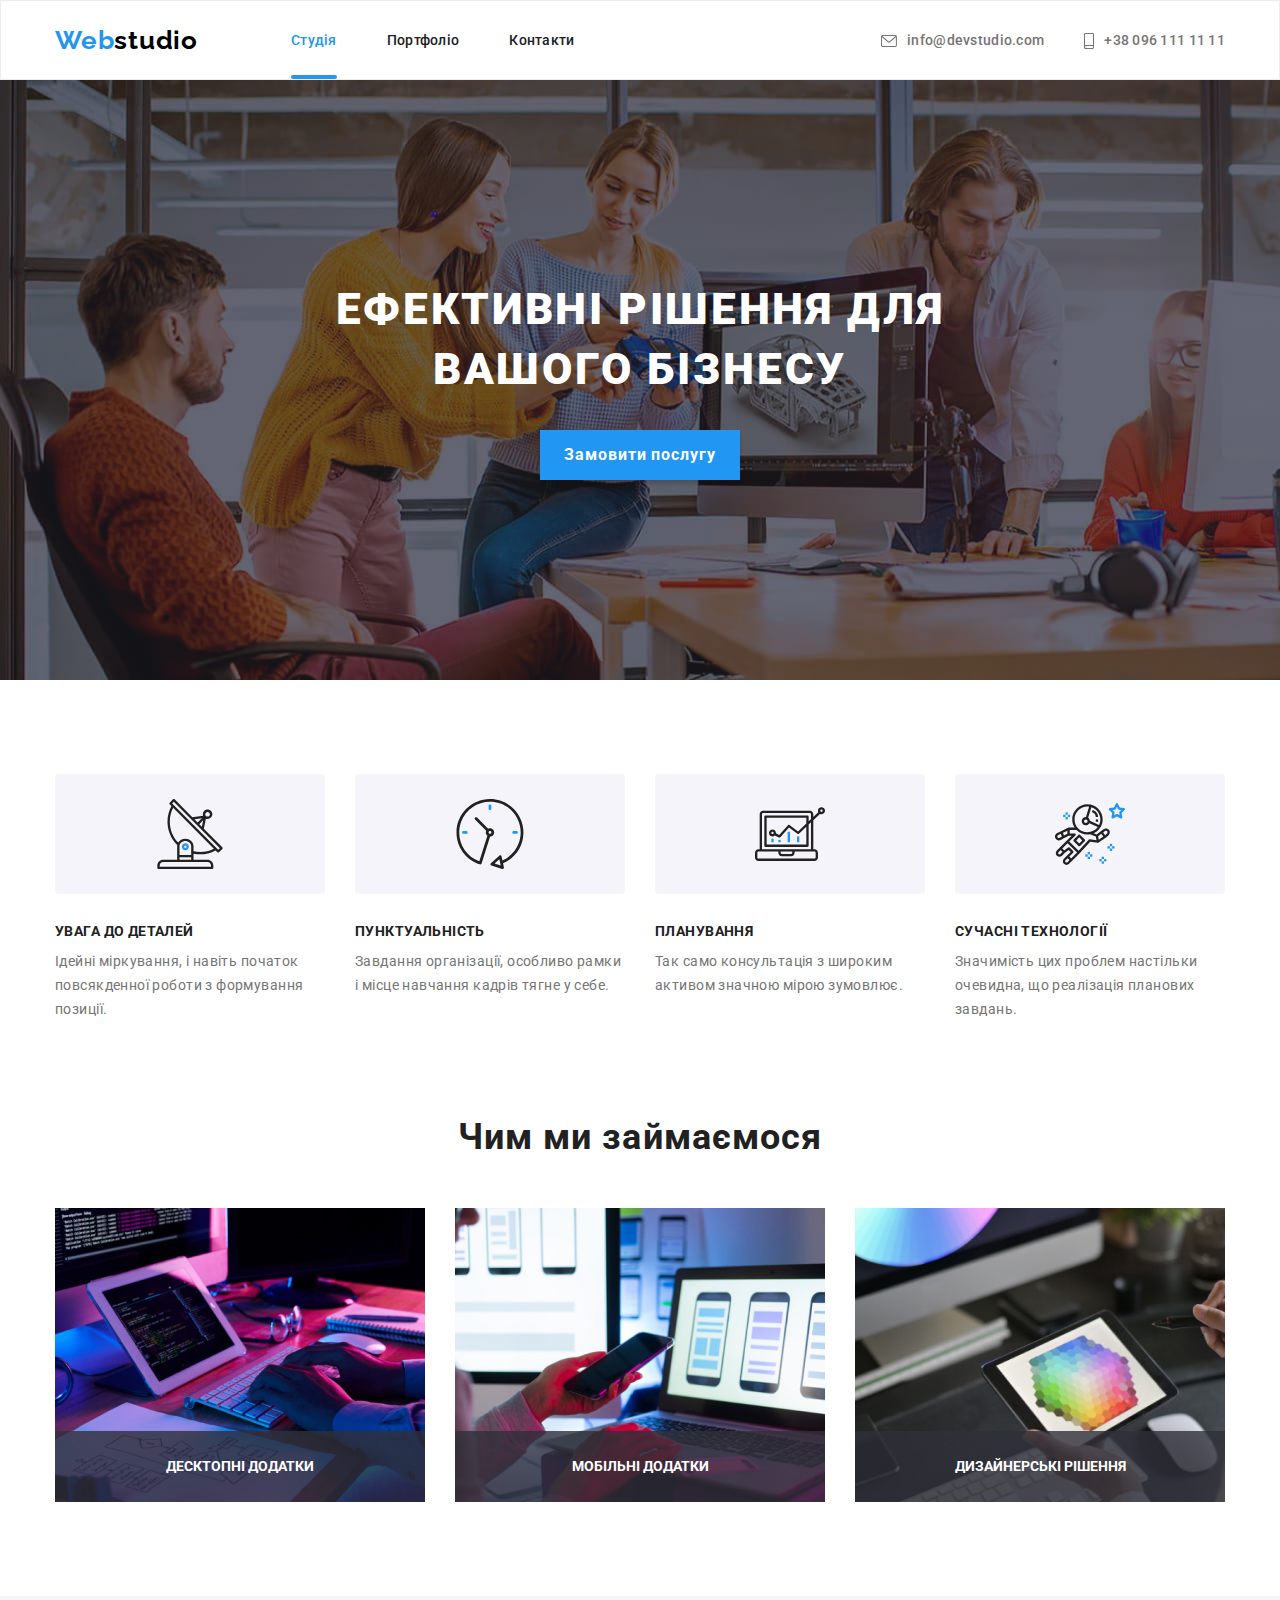
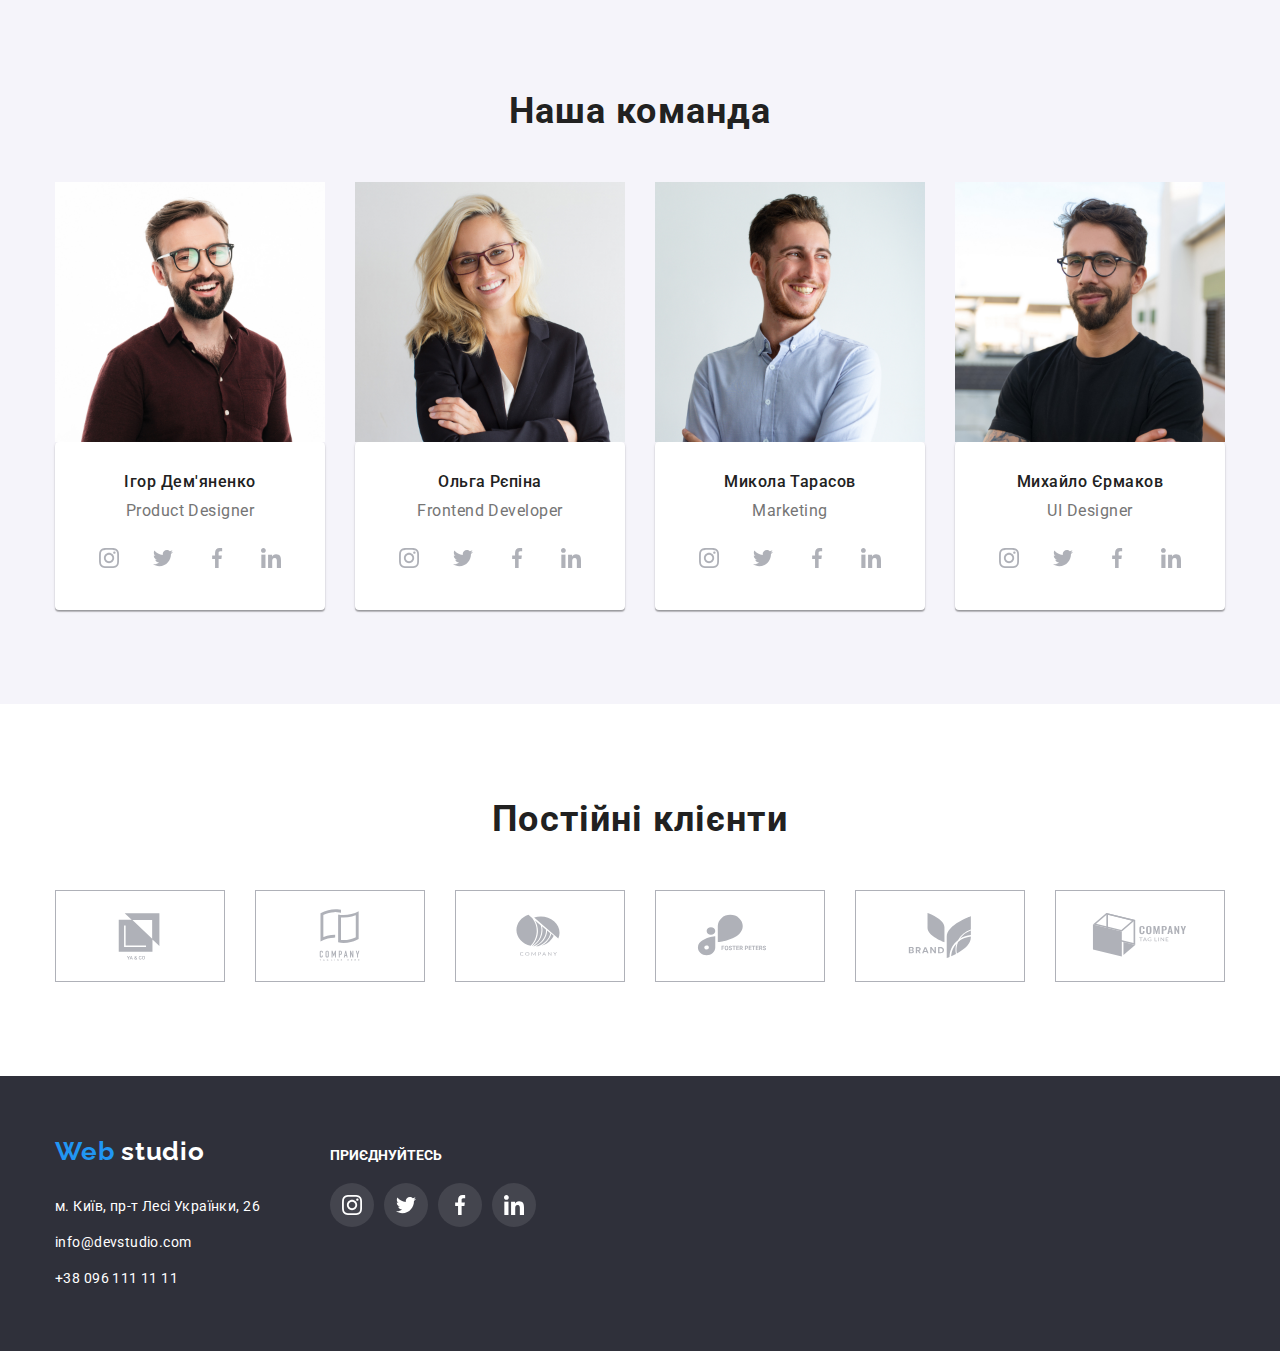
==== index.html @ a335b709 "Initial commit" ====
<!DOCTYPE html>
<html lang="uk">
  <head>
    <meta charset="UTF-8" />
    <meta http-equiv="X-UA-Compatible" content="IE=edge" />
    <meta name="viewport" content="width=device-width, initial-scale=1.0" />
    <title>Homework5</title>
    <!--Fonts-->
    <link rel="preconnect" href="https://fonts.googleapis.com" />
    <link rel="preconnect" href="https://fonts.gstatic.com" crossorigin />
    <link
      href="https://fonts.googleapis.com/css2?family=Raleway:wght@700&family=Roboto:wght@400;500;700;900&display=swap"
      rel="stylesheet"
    />
    <!--normalize-->
    <link
      rel="stylesheet"
      href="https://cdnjs.cloudflare.com/ajax/libs/modern-normalize/1.1.0/modern-normalize.min.css"
    />
    <!--styles-->
    <link rel="stylesheet" href="./css/style.css" />
  </head>
  <body>
    <!--Шапка-->
    <header class="header">
      <div class="container">
        <div class="header-container header-logo">
          <a class="logo" lang="en" href="./index.html">
            <span class="accent">Web</span>studio</a
          >
          <!-- Навігація-->
          <nav class="navigation">
            <ul class="navigation-item">
              <li class="navigation-list">
                <a class="nav-content current" href="./index.html">Студія </a>
              </li>
              <li>
                <a class="nav-content" href="./portfolio.html">Портфоліо</a>
              </li>
              <li>
                <a class="nav-content" href="#">Контакти</a>
              </li>
            </ul>
          </nav>

          <ul class="contact-card">
            <li>
              <a
                href="mailto:info@devstudio.com"
                class="contact-card contact-link"
              >
                <svg class="contact-icon" width="16" height="12">
                  <use href="./images/icons.svg#icon-envelope"></use>
                </svg>
                info@devstudio.com</a
              >
            </li>
            <li>
              <a href="tel:+380961111111" class="contact-card contact-link">
                <svg class="contact-icon" width="10" height="16">
                  <use href="./images/icons.svg#icon-smartphone"></use>
                </svg>
                +38 096 111 11 11</a
              >
            </li>
          </ul>
        </div>
      </div>
    </header>

    <!-- Main-->
    <main>
      <section class="hero">
        <div class="container">
          <h1 class="hero-title">Ефективні рішення для вашого бізнесу</h1>
          <button class="hero-btn" data-modal-open>Замовити послугу</button>
        </div>
      </section>
      <section class="section advantage">
        <div class="container">
          <h2 hidden>переваги</h2>
          <ul class="advantage-list">
            <li class="advantage-item">
              <div class="advantage-box-icon">
                <svg class="advantage-icon" width="70" height="70">
                  <use href="./images/icons.svg#icon-antenna"></use>
                </svg>
              </div>
              <h3 class="advantage-title">увага до деталей</h3>
              <p class="advantage-text">
                Ідейні міркування, і навіть початок повсякденної роботи з
                формування позиції.
              </p>
            </li>
            <li class="advantage-item">
              <div class="advantage-box-icon">
                <svg class="advantage-icon" width="70" height="70">
                  <use href="./images/icons.svg#icon-clock"></use>
                </svg>
              </div>
              <h3 class="advantage-title">пунктуальність</h3>
              <p class="advantage-text">
                Завдання організації, особливо рамки і місце навчання кадрів
                тягне у себе.
              </p>
            </li>
            <li class="advantage-item">
              <div class="advantage-box-icon">
                <svg class="advantage-icon" width="70" height="70">
                  <use href="./images/icons.svg#icon-diagram"></use>
                </svg>
              </div>
              <h3 class="advantage-title">планування</h3>
              <p class="advantage-text">
                Так само консультація з широким активом значною мірою зумовлює.
              </p>
            </li>
            <li class="advantage-item">
              <div class="advantage-box-icon">
                <svg class="advantage-icon" width="70" height="70">
                  <use href="./images/icons.svg#icon-astronaut"></use>
                </svg>
              </div>
              <h3 class="advantage-title">сучасні технології</h3>
              <p class="advantage-text">
                Значимість цих проблем настільки очевидна, що реалізація
                планових завдань.
              </p>
            </li>
          </ul>
        </div>
      </section>

      <section class="section">
        <div class="container">
          <h2 class="direction-title">Чим ми займаємося</h2>
          <ul class="direction-card">
            <li class="direction-list">
              <div class="direction-list-thumb">
                <img
                  src="./images/img.jpg"
                  alt=" men hands on laptop"
                  width="370"
                  height="294"
                />
                <p class="direction-list-text">Десктопні додатки</p>
              </div>
            </li>

            <li class="direction-list">
              <div class="direction-list-thumb">
                <img
                  src="./images/img2.jpg"
                  alt="women with phone"
                  width="370"
                  height="294"
                />
                <p class="direction-list-text">Мобільні додатки</p>
              </div>
            </li>

            <li class="direction-list">
              <div class="direction-list-thumb">
                <img
                  src="./images/img3.jpg"
                  alt="mosaic picture on tablet"
                  width="370"
                  height="294"
                />
                <p class="direction-list-text">Дизайнерські рішення</p>
              </div>
            </li>
          </ul>
        </div>
      </section>

      <section class="section team">
        <div class="container">
          <h2 class="team-title">Наша команда</h2>
          <div class="team">
            <ul class="team-card">
              <li class="item-team-card">
                <img
                  class="teamate"
                  src="./images/photo1.jpg"
                  alt="man with a beard"
                  width="270"
                  height="260"
                />
                <div class="team-members">
                  <h3 class="team-workers">Ігор Дем'яненко</h3>
                  <p class="team-professions" lang="en">Product Designer</p>
                  <!--посилання соцмережі-->
                  <ul class="social-list">
                    <li class="social-item">
                      <a class="employees-link" href="#">
                        <svg class="social-icon" width="20" height="20">
                          <use href="./images/icons.svg#icon-instagram"></use>
                        </svg>
                      </a>
                    </li>
                    <li class="social-item">
                      <a class="employees-link" href="#">
                        <svg class="social-icon" width="20" height="20">
                          <use href="./images/icons.svg#icon-twitter"></use>
                        </svg>
                      </a>
                    </li>
                    <li class="social-item">
                      <a class="employees-link" href="#">
                        <svg class="social-icon" width="20" height="20">
                          <use href="./images/icons.svg#icon-facebook"></use>
                        </svg>
                      </a>
                    </li>
                    <li class="social-item">
                      <a class="employees-link" href="#">
                        <svg class="social-icon" width="20" height="20">
                          <use href="./images/icons.svg#icon-linkedin"></use>
                        </svg>
                      </a>
                    </li>
                  </ul>
                </div>
              </li>
              <li>
                <img
                  class="teamate"
                  src="./images/photo2.jpg"
                  alt="women in a jacket"
                  width="270"
                  height="260"
                />
                <div class="team-members">
                  <h3 class="team-workers">Ольга Рєпіна</h3>
                  <p class="team-professions" lang="en">Frontend Developer</p>
                  <ul class="social-list">
                    <li class="social-item">
                      <a class="employees-link" href="#">
                        <svg class="social-icon" width="20" height="20">
                          <use href="./images/icons.svg#icon-instagram"></use>
                        </svg>
                      </a>
                    </li>
                    <li class="social-item">
                      <a class="employees-link" href="#">
                        <svg class="social-icon" width="20" height="20">
                          <use href="./images/icons.svg#icon-twitter"></use>
                        </svg>
                      </a>
                    </li>
                    <li class="social-item">
                      <a class="employees-link" href="#">
                        <svg class="social-icon" width="20" height="20">
                          <use href="./images/icons.svg#icon-facebook"></use>
                        </svg>
                      </a>
                    </li>
                    <li class="social-item">
                      <a class="employees-link" href="#">
                        <svg class="social-icon" width="20" height="20">
                          <use href="./images/icons.svg#icon-linkedin"></use>
                        </svg>
                      </a>
                    </li>
                  </ul>
                </div>
              </li>

              <li>
                <img
                  class="teamate"
                  src="./images/photo3.jpg"
                  alt="man in a shirt"
                  width="270"
                  height="260"
                />
                <div class="team-members">
                  <h3 class="team-workers">Микола Тарасов</h3>
                  <p class="team-professions" lang="en">Marketing</p>
                  <ul class="social-list">
                    <li class="social-item">
                      <a class="employees-link" href="#">
                        <svg class="social-icon" width="20" height="20">
                          <use href="./images/icons.svg#icon-instagram"></use>
                        </svg>
                      </a>
                    </li>
                    <li class="social-item">
                      <a class="employees-link" href="#">
                        <svg class="social-icon" width="20" height="20">
                          <use href="./images/icons.svg#icon-twitter"></use>
                        </svg>
                      </a>
                    </li>
                    <li class="social-item">
                      <a class="employees-link" href="#">
                        <svg class="social-icon" width="20" height="20">
                          <use href="./images/icons.svg#icon-facebook"></use>
                        </svg>
                      </a>
                    </li>
                    <li class="social-item">
                      <a class="employees-link" href="#">
                        <svg class="social-icon" width="20" height="20">
                          <use href="./images/icons.svg#icon-linkedin"></use>
                        </svg>
                      </a>
                    </li>
                  </ul>
                </div>
              </li>

              <li>
                <img
                  class="teamate"
                  src="./images/photo4.jpg"
                  alt="man in a t-shirt"
                  width="270"
                  height="260"
                />
                <div class="team-members">
                  <h3 class="team-workers">Михайло Єрмаков</h3>
                  <p class="team-professions" lang="en">UI Designer</p>
                  <ul class="social-list">
                    <li class="social-item">
                      <a class="employees-link" href="#">
                        <svg class="social-icon" width="20" height="20">
                          <use href="./images/icons.svg#icon-instagram"></use>
                        </svg>
                      </a>
                    </li>
                    <li class="social-item">
                      <a class="employees-link" href="#">
                        <svg class="social-icon" width="20" height="20">
                          <use href="./images/icons.svg#icon-twitter"></use>
                        </svg>
                      </a>
                    </li>
                    <li class="social-item">
                      <a class="employees-link" href="#">
                        <svg class="social-icon" width="20" height="20">
                          <use href="./images/icons.svg#icon-facebook"></use>
                        </svg>
                      </a>
                    </li>
                    <li class="social-item">
                      <a class="employees-link" href="#">
                        <svg class="social-icon" width="20" height="20">
                          <use href="./images/icons.svg#icon-linkedin"></use>
                        </svg>
                      </a>
                    </li>
                  </ul>
                </div>
              </li>
            </ul>
          </div>
        </div>
      </section>
      <section class="section client">
        <div class="container">
          <h2 class="client-title">Постійні клієнти</h2>
          <ul class="client-list">
            <li class="client-item">
              <a class="client-link" href="#">
                <svg class="client-icon" width="106" height="60">
                  <use href="./images/icons.svg#icon-Logo-2"></use>
                </svg>
              </a>
            </li>
            <li class="client-item">
              <a class="client-link" href="#">
                <svg class="client-icon" width="106" height="60">
                  <use href="./images/icons.svg#icon-Logo-3"></use>
                </svg>
              </a>
            </li>
            <li class="client-item">
              <a class="client-link" href="#">
                <svg class="client-icon" width="106" height="60">
                  <use href="./images/icons.svg#icon-Logo-4"></use>
                </svg>
              </a>
            </li>
            <li class="client-item">
              <a class="client-link" href="#">
                <svg class="client-icon" width="106" height="60">
                  <use href="./images/icons.svg#icon-Logo-5"></use>
                </svg>
              </a>
            </li>
            <li class="client-item">
              <a class="client-link" href="#">
                <svg class="client-icon" width="106" height="60">
                  <use href="./images/icons.svg#icon-Logo-6"></use>
                </svg>
              </a>
            </li>
            <li class="client-item">
              <a class="client-link" href="#">
                <svg class="client-icon" width="106" height="60">
                  <use href="./images/icons.svg#icon-Logo-7"></use>
                </svg>
              </a>
            </li>
          </ul>
        </div>
      </section>
    </main>

    <!--Футер-->

    <footer class="footer">
      <div class="container footer-container">
        <div class="footer-adres">
          <a class="logo footer-logo" lang="en" href="./index.html"
            ><span class="accent">Web</span>
            <span class="span-logo">studio</span>
          </a>

          <address>
            <ul>
              <li class="footer-item">
                <a
                  class="footer-link"
                  href="https://www.google.com.ua/maps/place/%D0%B1%D1%83%D0%BB%D1%8C%D0%B2%D0%B0%D1%80+%D0%9B%D0%B5%D1%81%D1%96+%D0%A3%D0%BA%D1%80%D0%B0%D1%97%D0%BD%D0%BA%D0%B8,+26,+%D0%9A%D0%B8%D1%97%D0%B2,+02000/@50.4265807,30.5361971,17z/data=!3m1!4b1!4m5!3m4!1s0x40d4cf0e033ecbe9:0x57a4dffefec77da0!8m2!3d50.4265807!4d30.5383859?hl=uk"
                  target="_blank"
                  rel="noopener noreferrer"
                  >м. Київ, пр-т Лесі Українки, 26</a
                >
              </li>

              <li class="footer-item">
                <a href="mailto:info@devstudio.com" class="footer-link"
                  >info@devstudio.com</a
                >
              </li>
              <li class="footer-item">
                <a href="tel:+380961111111" class="footer-link"
                  >+38 096 111 11 11</a
                >
              </li>
            </ul>
          </address>
        </div>

        <div class="footer-link-icon">
          <h2 class="footer-title">приєднуйтесь</h2>
          <ul class="footer-social-list">
            <li class="footer-social-item">
              <a class="footer-employees-link" href="#">
                <svg class="footer-social-icon" width="20" height="20">
                  <use href="./images/icons.svg#icon-instagram"></use>
                </svg>
              </a>
            </li>
            <li class="footer-social-item">
              <a class="footer-employees-link" href="#">
                <svg class="footer-social-icon" width="20" height="20">
                  <use href="./images/icons.svg#icon-twitter"></use>
                </svg>
              </a>
            </li>
            <li class="footer-social-item">
              <a class="footer-employees-link" href="#">
                <svg class="footer-social-icon" width="20" height="20">
                  <use href="./images/icons.svg#icon-facebook"></use>
                </svg>
              </a>
            </li>
            <li class="footer-social-item">
              <a class="footer-employees-link" href="#">
                <svg class="footer-social-icon" width="20" height="20">
                  <use href="./images/icons.svg#icon-linkedin"></use>
                </svg>
              </a>
            </li>
          </ul>
        </div>
      </div>
    </footer>
    <div class="backdrop is-hidden" data-modal>
      <div class="modal close">
        <button type="button" class="button-close" data-modal-close>
          <svg class="icon-close" width="18" height="18">
            <use href="./images/icons.svg#icon-close"></use>
          </svg>
        </button>
      </div>
    </div>
    <script src="./js/modal.js"></script>
  </body>
</html>
---- css/style.css ----
:root {
  --primary-text-color: #212121;
  --title-text-color: #757575;
  --accent-color: #2196f3;
  --primary-white-color: #ffffff;
  --primary-background-color: #ffffff;
  --logo-color: #000000;
  --hero-background-color: #2f303a;
  --footer-background-color: #2f303a;
  --btn-background-color: #188ce8;
  --team-background-color: #f5f4fa;
  --header-border-color: #ececec;
  --project-border-color: #eeeeee;
  --social-icon-color: #afb1b8;
  --background-color-clients: #f5f5f5;
  --border-client-color: #afb1b8;
}
html {
  box-sizing: border-box;
}
*,
*::before,
*::after {
  box-sizing: inherit;
}

/*--для Боді*/
body {
  background-color: var(--primary-background-color);
  color: var(--primary-text-color);
  font-family: "Roboto", sans-serif;
}

h1,
h2,
h3,
h4,
h5,
h6,
p,
ul {
  margin: 0;
  padding: 0;
}
ul {
  list-style: none;
}

li,
a {
  text-decoration: none;
  list-style-type: none;
}
img {
  display: block;
  max-width: 100%;
  height: auto;
}
/*Шапка*/

.header {
  border: 1px solid var(--header-border-color);
}

.container {
  width: 1200px;
  margin: 0 auto;
  padding-left: 15px;
  padding-right: 15px;
}

.logo {
  color: var(--logo-color);
  font-family: "Raleway", sans-serif;
  font-weight: 700;
  font-size: 26px;
  line-height: 1.19;
  letter-spacing: 0.03em;
}
.accent {
  color: var(--accent-color);
}
.header-container {
  display: flex;
  align-items: center;
}
.navigation {
  margin-left: 93px;
}

.navigation-item {
  display: flex;
  flex-direction: row;
  align-items: center;
  gap: 50px;
}
.navigation-list {
  position: relative;
}

.contact-card {
  display: flex;
  align-items: center;
  gap: 40px;
  margin-left: auto;
}
.contact-card :nth-child(2n + 1) {
  gap: 10px;
}

.nav-content {
  padding-top: 32px;
  padding-bottom: 30px;
  color: var(--primary-text-color);
  font-weight: 500;
  font-size: 14px;
  line-height: 1.14;
  letter-spacing: 0.02em;
  transition: color 250ms cubic-bezier(0.4, 0, 0.2, 1);
}

.nav-content:hover,
.nav-content:focus {
  color: var(--accent-color);
}

.current {
  color: var(--accent-color);
}

.current::after {
  position: absolute;
  bottom: -30px;
  right: 0px;
  content: "";
  width: 100%;
  height: 4px;
  background-color: var(--accent-color);
  border-radius: 2px;
}

.contact-link {
  padding-top: 32px;
  padding-bottom: 30px;

  color: var(--title-text-color);
  font-weight: 500;
  font-size: 14px;
  line-height: 1.14;
  letter-spacing: 0.02em;
  text-decoration: none;
  transition: color 250ms cubic-bezier(0.4, 0, 0.2, 1);
}
.contact-link:hover,
.contact-link:focus {
  color: var(--accent-color);
}
.contact-icon {
  fill: currentColor;
  margin: 0 auto;
  transition: fill 250ms cubic-bezier(0.4, 0, 0.2, 1);
}
.contact-icon:hover {
  fill: var(--accent-color);
}

/*Main content*/
.section {
  max-width: 100%;
  padding-top: 94px;
  padding-bottom: 94px;
}

.hero {
  max-width: 1600px;
  margin: 0 auto;
  padding: 200px 0;
  text-align: center;
  background-image: linear-gradient(
      to right,
      rgba(47, 48, 58, 0.4),
      rgba(47, 48, 58, 0.4)
    ),
    url(../images/overlay.jpg);
  background-repeat: no-repeat;
}

.hero-title {
  width: 696px;
  margin: 0 auto 30px;

  color: var(--primary-white-color);
  font-weight: 900;
  font-size: 44px;
  line-height: 1.36;
  text-align: center;
  letter-spacing: 0.06em;
  text-transform: uppercase;
}
.hero-btn {
  position: relative;
  margin: 0 auto;
  padding: 10px 24px;
  color: var(--primary-white-color);
  background-color: var(--accent-color);
  box-shadow: 0px 4px 4px rgba(0, 0, 0, 0.15);
  border: none;

  font-weight: 700;
  font-size: 16px;
  line-height: 1.88;
  display: block;
  align-items: center;
  text-align: center;
  letter-spacing: 0.06em;
  transition: background-color 250ms cubic-bezier(0.4, 0, 0.2, 1);
}
.hero-btn:hover,
.hero-btn:focus {
  background-color: var(--btn-background-color);
}
/*Modal*/

.backdrop {
  position: fixed;
  top: 0;
  left: 0;
  width: 100%;
  height: 100%;
  background-color: rgba(0, 0, 0, 0.2);
  box-shadow: 0px 2px 1px 0px #00000033, 0px 1px 1px 0px #00000024,
    0px 1px 3px 0px #0000001f;
  opacity: 1;
  transition: opacity 250ms cubic-bezier(0.4, 0, 0.2, 1),
    visibility 250ms cubic-bezier(0.4, 0, 0.2, 1),
    box-shadow 250ms cubic-bezier(0.4, 0, 0.2, 1);
}
/*.backdrop,*/
.backdrop.is-hidden {
  opacity: 0;
  visibility: hidden;
  pointer-events: none;
}
.backdrop.is-hidden.modal {
  transform: translate(-50%, -50%) scale(0.8);
}

.modal {
  position: absolute;
  top: 50%;
  left: 50%;
  transform: translate(-50%, -50%) scale(1);
  max-height: 581px;
  height: 100%;
  max-width: 528px;
  width: 100%;
  padding: 15px;
  background-color: #fff;
  transition: transform 250ms cubic-bezier(0.4, 0, 0.2, 1);
}
.button-close {
  position: absolute;
  top: 8px;
  right: 8px;
  width: 30px;
  height: 30px;
  color: #000000;
  background-color: #ffffff;
  border-radius: 50%;
  border: 1px solid rgba(0, 0, 0, 0.1);
}
/*.close {
  position: absolute;
  top: 8px;
  right: 8px;
  width: 30px;
  height: 30px;
  color: #000000;
  background-color: #FFFFFF;
  border-radius: 50%;
  border: 1px solid rgba(0, 0, 0, 0.1)}*/

.icon-close {
  fill: currentColor;
}

/* section переваги*/
.advantage {
  padding-bottom: 0;
}

.advantage-list {
  display: flex;
  flex-direction: row;
  align-items: flex-start;
  /*flex-basis: calc(100% / 4- 90px);*/
  gap: 30px;
}
.advantage-title {
  margin-bottom: 10px;

  padding-bottom: 0;
  color: var(--primary-text-color);
  font-weight: 700;
  font-size: 14px;
  line-height: 1.14;
  letter-spacing: 0.03em;
  text-transform: uppercase;
}
.advantage-text {
  color: var(--title-text-color);
  font-size: 14px;
  line-height: 1.71;
  letter-spacing: 0.03em;
}
/*.advantage-item {

}*/
.advantage-box-icon {
  width: 270px;
  height: 120px;
  display: flex;
  align-items: center;
  justify-content: center;
  margin-bottom: 30px;
  border-radius: 4px;
  background-color: var(--team-background-color);
  transition: fill 250ms cubic-bezier(0.4, 0, 0.2, 1);
}
.advantage-icon {
  fill: currentColor;
}

/*section чим ми займаємось*/
.direction-card {
  display: flex;
  justify-content: space-between;
  gap: 30px;
}
.direction-title,
.team-title {
  padding-top: 0;
  margin-bottom: 50px;
  color: var(--primary-text-color);
  font-weight: 700;
  font-size: 36px;
  line-height: 1.17;
  text-align: center;
  letter-spacing: 0.03em;
}
.direction-list-thumb {
  position: relative;
}
.direction-list-text {
  position: absolute;
  bottom: 0;
  left: 0;
  width: 100%;
  padding-top: 27px;
  padding-bottom: 27px;
  font-weight: 700;
  font-size: 14px;
  line-height: 1.17;
  text-align: center;
  text-transform: uppercase;
  color: var(--primary-white-color);
  background-color: rgba(47, 48, 58, 0.8);
}

/* section team*/
.team {
  background-color: var(--team-background-color);
}
.team-card {
  display: flex;
  flex-direction: row;
  align-items: center;
  justify-content: space-between;
  gap: 30px;
}

/*.teamate {
  background-color: var(--primary-white-color);*/

.team-members {
  padding: 30px 10px;
  background-color: var(--primary-white-color);
  border-radius: 4px;
  box-shadow: 0px 2px 1px 0px #00000033, 0px 1px 1px 0px #00000024,
    0px 1px 3px 0px #0000001f;
}
.team-workers {
  margin-bottom: 10px;

  color: var(--primary-text-color);
  font-weight: 500;
  font-size: 16px;
  line-height: 1.19;
  text-align: center;
  letter-spacing: 0.03em;
}
.team-professions {
  color: var(--title-text-color);
  font-size: 16px;
  line-height: 1.19;
  text-align: center;
  letter-spacing: 0.03em;
  margin-bottom: 16px;
}
/*team-icons*/
.social-list {
  display: flex;
  align-items: center;
  justify-content: center;
  gap: 10px;
  color: var(--social-icon-color);
}
.social-item {
  width: 44px;
  height: 44px;
}
.employees-link {
  width: 100%;
  height: 100%;
  display: flex;
  align-items: center;
  justify-content: center;
  fill: var(--social-icon-color);
  background-color: var(--primary-background-color);
  border-radius: 50%;
  cursor: pointer;
  transition: fill 250ms cubic-bezier(0.4, 0, 0.2, 1),
    background-color 250ms cubic-bezier(0.4, 0, 0.2, 1);
}
.employees-link:hover,
.employees-link:focus {
  fill: var(--primary-white-color);
  background-color: var(--accent-color);
}

/*Clients*/

.client-list {
  display: flex;
  align-items: center;
  justify-content: center;
  gap: 30px;
  color: var(--social-icon-color);
}
.client-item {
  width: 170px;
  height: 92px;
}
.client-link {
  width: 100%;
  height: 100%;
  display: flex;
  align-items: center;
  justify-content: center;
  fill: var(--social-icon-color);
  border: solid 1px var(--border-client-color);
  transition: fill 250ms cubic-bezier(0.4, 0, 0.2, 1),
    border 250ms cubic-bezier(0.4, 0, 0.2, 1);
}
.client-link:hover,
.client-link:focus {
  fill: var(--accent-color);
  border: solid 1px var(--accent-color);
}

.client-title {
  padding-top: 0;
  margin-bottom: 50px;
  color: var(--primary-text-color);
  font-weight: 700;
  font-size: 36px;
  line-height: 1.17;
  text-align: center;
  letter-spacing: 0.03em;
}

/*footer*/
.footer {
  padding: 60px 0;
  background-color: var(--footer-background-color);
}
.footer-accent {
  color: var(--accent-color);
  font-family: "Raleway", sans-serif;
  font-weight: 700;
  font-size: 26px;
  line-height: 1.19;
  letter-spacing: 0.03em;
  text-decoration: none;
}
.footer-logo {
  display: block;
  margin-bottom: 28px;
}

.span-logo {
  color: var(--primary-white-color);
  font-family: "Raleway", sans-serif;
  font-weight: 700;
  font-size: 26px;
  line-height: 1.19;
  letter-spacing: 0.03em;
  text-decoration: none;
}
.footer-item:not(:last-child) {
  margin-bottom: 12px;
}

.footer-link {
  display: block;

  color: var(--primary-white-color);
  font-family: "Roboto", sans-serif;
  font-style: normal;
  font-size: 14px;
  line-height: 1.71;
  letter-spacing: 0.03em;
  text-decoration: none;
  transition: color 250ms cubic-bezier(0.4, 0, 0.2, 1);
}
.footer-link:hover,
:focus {
  color: rgba(255, 255, 255, 0.6);
}
/*footer-icon*/
.footer-container {
  display: flex;
  align-items: baseline;
  gap: 70px;
}

.footer-title {
  text-transform: uppercase;
  font-size: 14px;
  font-weight: 700;
  color: var(--primary-white-color);
  margin-bottom: 20px;
}
.footer-social-list {
  display: flex;
  align-items: center;
  justify-content: center;
  gap: 10px;
  color: var(--primary-background-color);
}
.footer-social-item {
  width: 44px;
  height: 44px;
}
.footer-employees-link {
  width: 100%;
  height: 100%;
  display: flex;
  align-items: center;
  justify-content: center;
  fill: var(--primary-white-color);
  background-color: rgba(255, 255, 255, 0.1);
  border-radius: 50%;
  transition: background-color 250ms cubic-bezier(0.4, 0, 0.2, 1);
}
.footer-employees-link:hover {
  background-color: var(--accent-color);
}

/*-- PORTFOLIO main--*/
.buttons {
  padding: 6px 22px;
  margin-bottom: 50px;
  cursor: pointer;
  box-shadow: 0px 2px 2px 0px #0000001f, 0px 1px 2px 0px #00000014,
    0px 3px 1px 0px #0000001a;
  border: none;
  border-radius: 4px;

  font-family: inherit;
  color: var(--primary-text-color);
  background-color: var(--team-background-color);

  font-weight: 500;
  font-size: 16px;
  line-height: 1.62;
  text-align: center;
  letter-spacing: 0.03em;
  text-decoration: none;
  transition: color 250ms cubic-bezier(0.4, 0, 0.2, 1),
    background-color 250ms cubic-bezier(0.4, 0, 0.2, 1);
}

.buttons:hover,
.buttons:focus {
  color: var(--primary-white-color);
  background-color: var(--accent-color);
}

.button-cards {
  display: flex;
  flex-direction: row;
  align-items: center;
  justify-content: center;
  gap: 8px;
}

/*--Projects*/
.list-box {
  padding: 20px 24px;
}

.project-title {
  margin-bottom: 4px;
  color: var(--primary-text-color);
  font-weight: 700;
  font-size: 18px;
  line-height: 2;
  letter-spacing: 0.06em;
  text-decoration: none;
}
.project-work {
  color: var(--title-text-color);
  font-weight: 400;
  font-size: 16px;
  line-height: 1.88;
  letter-spacing: 0.03em;
  text-decoration: none;
}

.project-cards {
  display: flex;
  flex-wrap: wrap;
  flex-direction: row;
  align-items: flex-start;
  flex-basis: calc(100% / 3 - 60px);
  gap: 30px;
}
.project-list {
  display: flex;
  flex-direction: row;
  align-items: center;
  justify-content: space-between;
  border-bottom-width: 1px;
  border-bottom-style: solid;
  border-bottom-color: var(--project-border-color);
  transition: box-shadow 250ms cubic-bezier(0.4, 0, 0.2, 1);
}
.project-list:hover {
  box-shadow: 1px 4px 6px 0px #00000029, 0px 4px 4px 0px #0000000f,
    0px 1px 1px 0px #0000001f;
}

.portfolio-thumb {
  display: flex;
  position: relative;
  overflow: hidden;
}
.portfolio-overley {
  position: absolute;
  top: 0;
  left: 0;
  width: 100%;
  height: 100%;
  background-color: var(--accent-color);
  /* box-shadow: box-shadow: 1px 4px 6px 0px #00000029,
   0px 4px 4px 0px #0000000F, 0px 1px 1px 0px #0000001F;*/
  transform: translateY(100%);
  transition: transform 250ms cubic-bezier(0.4, 0, 0.2, 1);
  padding: 63px 24px;
  font-weight: 400;
  font-size: 18px;
  line-height: 1.56;

  color: var(--primary-white-color);
}
.project-list:hover .portfolio-overley {
  transform: translateY(0);
}
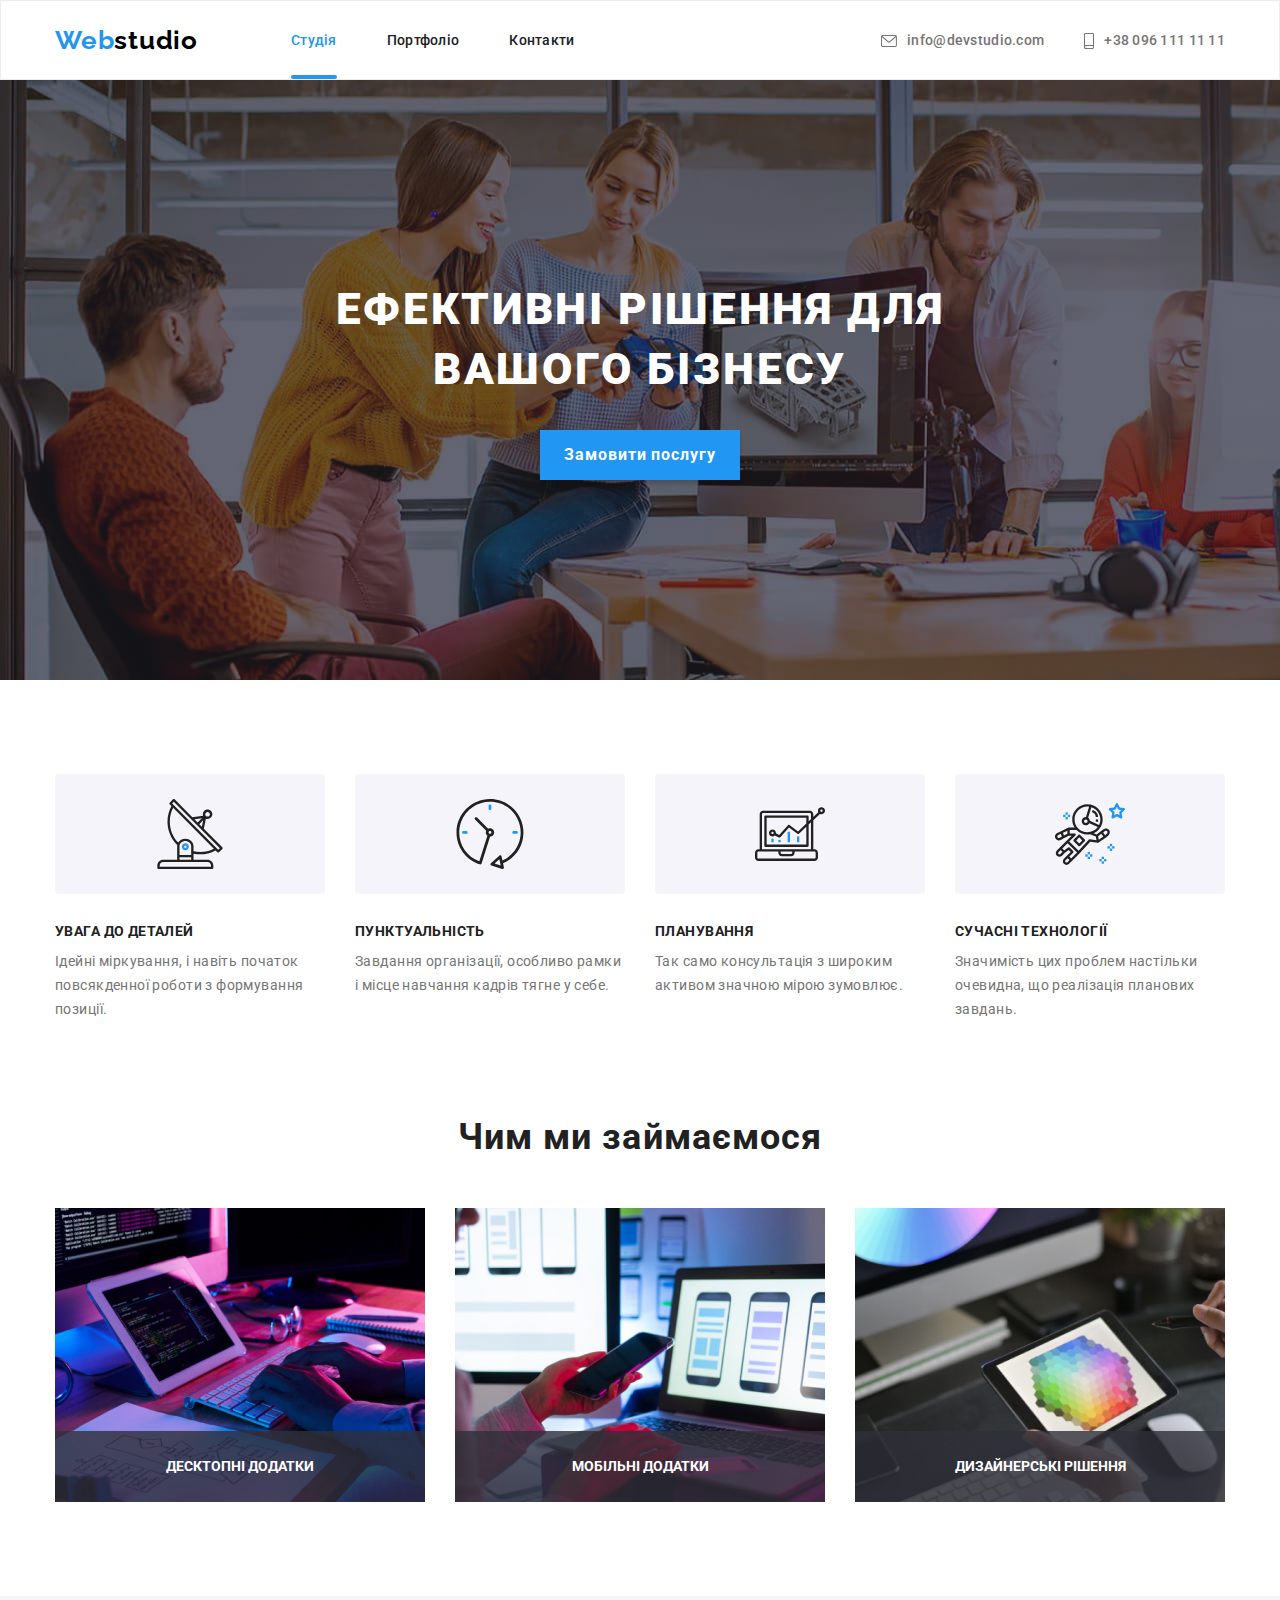
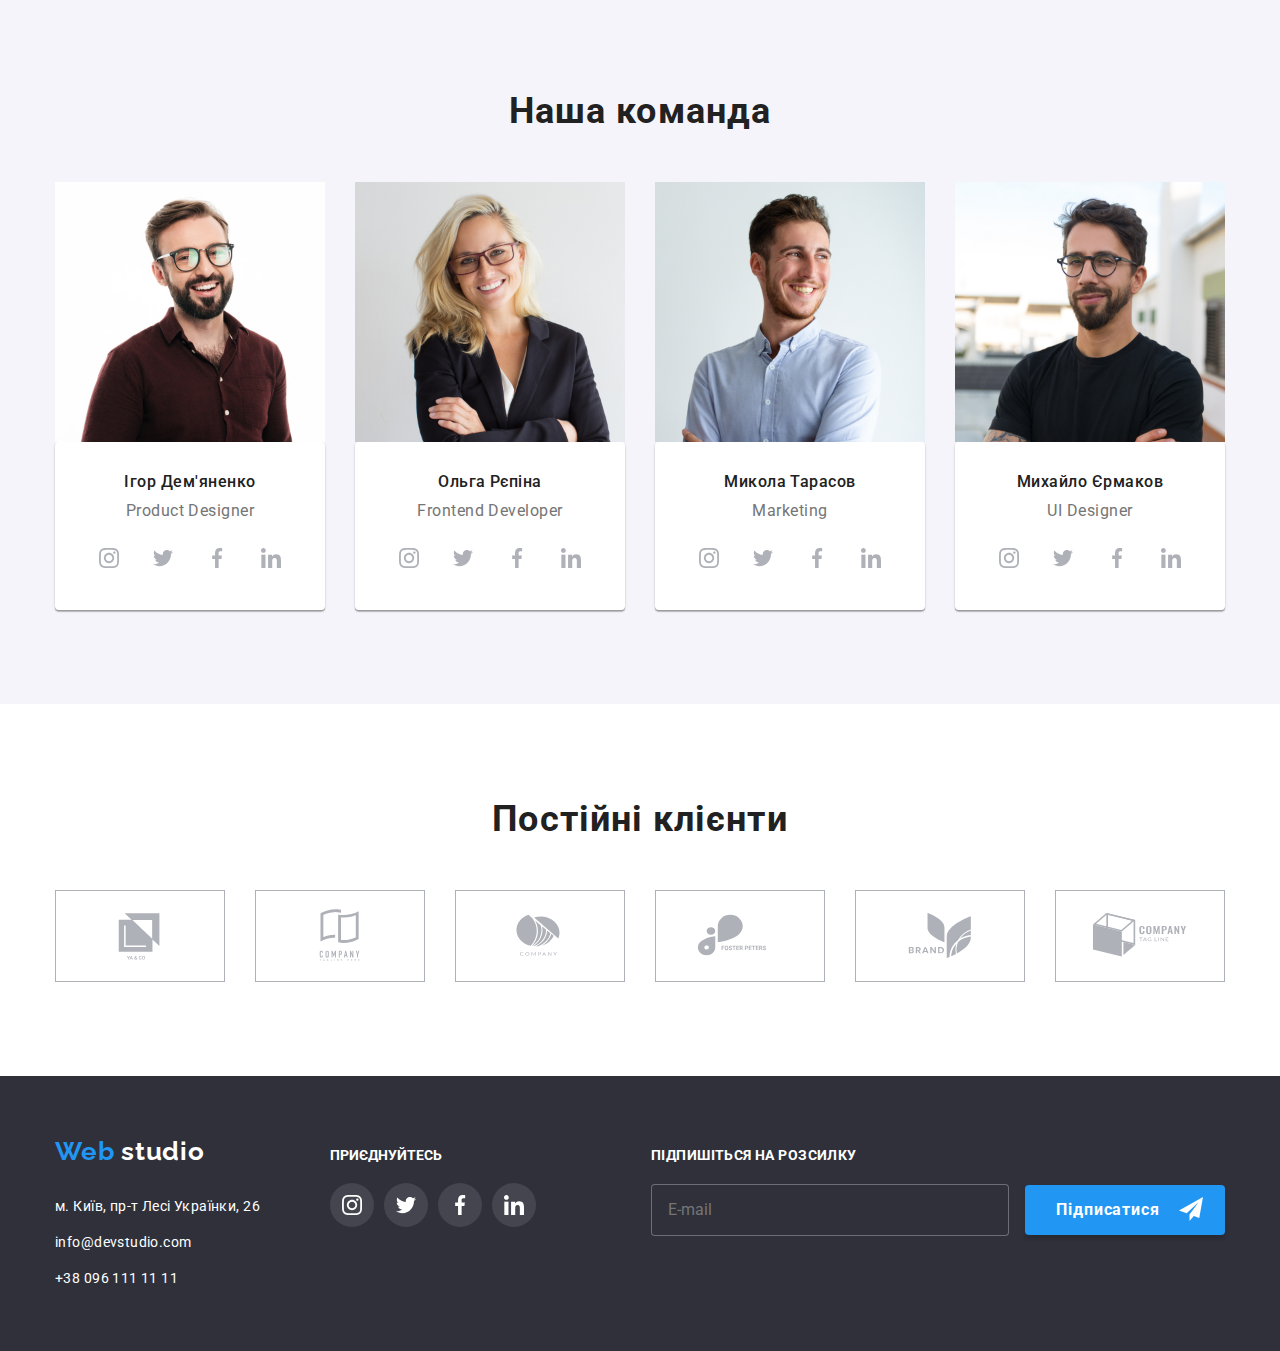
==== commit 840b0f83: "homework6" ====
--- a/index.html
+++ b/index.html
@@ -4,7 +4,7 @@
     <meta charset="UTF-8" />
     <meta http-equiv="X-UA-Compatible" content="IE=edge" />
     <meta name="viewport" content="width=device-width, initial-scale=1.0" />
-    <title>Homework5</title>
+    <title>Homework6</title>
     <!--Fonts-->
     <link rel="preconnect" href="https://fonts.googleapis.com" />
     <link rel="preconnect" href="https://fonts.gstatic.com" crossorigin />
@@ -478,6 +478,16 @@
             </li>
           </ul>
         </div>
+        <form class="subscribe">
+        <p>Підпишіться на розсилку</p>
+        <input type="email" name="email" placeholder="E-mail">
+        <button class="subscribe-button" type="submit">Підписатися
+            <svg class="icon-send">
+                <use href="./images/icons.svg#icon-send"></use>
+            </svg>
+        </button>
+
+    </form>
       </div>
     </footer>
     <div class="backdrop is-hidden" data-modal>
@@ -487,6 +497,52 @@
             <use href="./images/icons.svg#icon-close"></use>
           </svg>
         </button>
+        <form class="request" name="name">
+          <p>Залиште свої дані, ми вам передзвонимо</p>
+          <div class="form-field">
+            <label for="username" class="form-name">Ім'я</label>
+            <input class="form-id" type="text" id="username" name="username" />
+            <svg class="input-icon" width="12" height="12">
+              <use href="./images/icons.svg#icon-person-black"></use>
+            </svg>
+          </div>
+
+          <div class="form-field">
+            <label  class="form-name" for="mail" >Пошта</label>
+            <input class="form-id" type="email" id="mail" name="email" />
+            <svg class="input-icon" width="12" height="12">
+              <use href="./images/icons.svg#icon-email-black"></use>
+            </svg>
+          </div>
+
+          <div class="form-field">
+            <label  class="form-name" for="phone">Телефон</label>
+            <input class="form-id" type="tel" id="phone" name="tel" />
+            <svg class="input-icon" width="12" height="12">
+              <use href="./images/icons.svg#icon-phone-black"></use>
+            </svg>
+          </div>
+
+          <div class="form-field">
+            <label class="form-name" for="comment">Коментар</label>
+            <textarea class="textarea"
+              name="comment"
+              rows="5"
+              id="comment"
+              placeholder="Введіть текст"
+            ></textarea>
+          </div>
+
+          <label class="label">
+            <input class="checkbox" type="checkbox" name="agree" />
+            <svg class="icon-checkbox"  width="16" height="15">
+              <use href="./images/icons.svg#icon-check "></use></svg> 
+            Погоджуюся з розсилкою та приймаю 
+             <a class="form-rules" href="#"> Умови договору</a>
+          </label>
+
+          <button class="modal-batton" type="submit">Відправити</button>
+        </form>
       </div>
     </div>
     <script src="./js/modal.js"></script>
--- a/css/style.css
+++ b/css/style.css
@@ -241,7 +241,7 @@
   visibility: hidden;
   pointer-events: none;
 }
-.backdrop.is-hidden.modal {
+.backdrop.is-hidden .modal {
   transform: translate(-50%, -50%) scale(0.8);
 }
 
@@ -254,34 +254,169 @@
   height: 100%;
   max-width: 528px;
   width: 100%;
-  padding: 15px;
+  padding: 40px;
   background-color: #fff;
+  border-radius: 4px;
+  box-shadow: 0px 1px 3px rgb(0 0 0 / 12%), 0px 1px 1px rgb(0 0 0 / 14%),
+    0px 2px 1px rgb(0 0 0 / 20%);
   transition: transform 250ms cubic-bezier(0.4, 0, 0.2, 1);
 }
 .button-close {
+  display: flex;
   position: absolute;
   top: 8px;
   right: 8px;
-  width: 30px;
-  height: 30px;
+  /* width: 30px;
+  height: 30px;*/
+  padding: 6px;
   color: #000000;
   background-color: #ffffff;
   border-radius: 50%;
   border: 1px solid rgba(0, 0, 0, 0.1);
 }
-/*.close {
-  position: absolute;
-  top: 8px;
-  right: 8px;
-  width: 30px;
-  height: 30px;
-  color: #000000;
-  background-color: #FFFFFF;
-  border-radius: 50%;
-  border: 1px solid rgba(0, 0, 0, 0.1)}*/
+
+.button-close:hover,
+.button-close:focus {
+  fill: var(--accent-color);
+}
 
 .icon-close {
   fill: currentColor;
+  transition: fill 250ms cubic-bezier(0.4, 0, 0.2, 1);
+}
+
+.icon-close:hover,
+.button-close:focus {
+  fill: var(--accent-color);
+}
+/*Form*/
+.request p {
+  margin-bottom: 12px;
+  font-weight: 700;
+  font-size: 20px;
+  line-height: 1.15;
+  text-align: center;
+  letter-spacing: 0.03em;
+}
+
+.form-field {
+  position: relative;
+  width: 448px;
+}
+
+.form-name {
+  display: block;
+  margin-bottom: 4px;
+  color: var(--primary-text-color);
+  font-weight: 400;
+  font-size: 12px;
+  line-height: 1.16;
+  letter-spacing: 0.01em;
+}
+
+.form-id, .textarea {
+  width: 100%;
+  border: rgba(33, 33, 33, 0.2) solid 1px;
+  border-radius: 4px;
+  cursor: pointer;
+  padding: 11px;
+  margin-bottom: 10px;
+  padding-left: 40px;
+  transition: border 250ms cubic-bezier(0.4, 0, 0.2, 1);
+}
+
+.form-id:focus, .textarea:focus {
+  outline: none;
+  border: solid 1px var(--accent-color);
+}
+
+.form-field:focus-within .input-icon{
+  fill: var(--accent-color);
+}
+
+.input-icon {
+  position: absolute;
+  left: 12px;
+  top: 30px;
+  width: 18px;
+  height: 18px;
+  transition: fill 250ms cubic-bezier(0.4, 0, 0.2, 1);
+}
+ .textarea {
+  width: 100%;
+  height: 120px;
+  resize: none;
+  margin-bottom: 20px;
+  padding: 15px;
+}
+.textarea[placeholder] {
+  font-weight: 400;
+  font-size: 12px;
+  line-height: 1.16px;
+  letter-spacing: 0.01em;
+  color: rgba(117, 117, 117, 0.5);
+}
+
+.label {
+  display: flex;
+  align-items: center;
+  font-weight: 400;
+  font-size: 14px;
+  line-height: 24px;
+  letter-spacing: 0.03em;
+  margin-bottom: 30px;
+  margin-left: 20px;
+}
+.checkbox {
+  appearance: none;
+}
+
+.checkbox {
+  -webkit-appearance: none;
+  -moz-appearance: none;
+  appearance: none;
+}
+.icon-checkbox {
+  width: 16px;
+  height: 15px;
+  border: var(--primary-text-color) solid 2px;
+  border-radius: 2px;
+  margin-right: 8px;
+  transition: background-color 250ms cubic-bezier(0.4, 0, 0.2, 1), 
+  border 250ms cubic-bezier(0.4, 0, 0.2, 1) ;
+}
+
+.checkbox:checked+.icon-checkbox {
+  background-color: var(--accent-color);
+  border-radius: 2px;
+  border-color: var(--accent-color);
+}
+
+.form-rules {
+  color: var(--accent-color);
+  margin-left: 5px;
+  text-decoration: underline;
+}
+.modal-batton {
+  font-weight: 700;
+  font-size: 16px;
+  line-height: 1.88;
+  letter-spacing: 0.06em;
+  color: var(--primary-white-color);
+  background-color: var(--accent-color);
+  cursor: pointer;
+  border: none;
+  display: block;
+  padding: 10px 52px;
+  border-radius: 4px;
+  box-shadow: 0px 4px 4px rgb(0 0 0 / 15%);
+  margin-left: auto;
+  margin-right: auto;
+  transition: background-color 250ms cubic-bezier(0.4, 0, 0.2, 1);
+}
+.modal-batton:hover,
+.modal-batton:focus {
+  background-color: rgba(24, 140, 232, 1);
 }
 
 /* section переваги*/
@@ -566,6 +701,68 @@
 .footer-employees-link:hover {
   background-color: var(--accent-color);
 }
+
+/* SUBSCRIBE*/
+
+.subscribe {
+  margin-left: auto;
+  
+}
+
+.subscribe p {
+  font-weight: 700;
+  font-size: 14px;
+  line-height: 1.14;
+  letter-spacing: 0.03em;
+  text-transform: uppercase;
+  color: var(--primary-white-color);
+  margin-bottom: 20px;
+}
+
+.subscribe input {
+  border: 1px solid rgba(255, 255, 255, 0.3);
+  border-radius: 4px;
+  background-color: var(--hero-background-color) ;
+  padding: 16px;
+  width: 358px;
+  margin-right: 12px;
+}
+
+.subscribe-button {
+  position: relative;
+
+  font-weight: 700;
+  font-size: 16px;
+  line-height: 30px;
+  letter-spacing: 0.06em;
+
+  color: var(--primary-white-color);
+  background-color: var(--accent-color);
+  box-shadow: 0px 4px 4px rgba(0, 0, 0, 0.15);
+  border-radius: 4px;
+  border: none;
+  cursor: pointer;
+  width: 200px;
+  padding: 10px 62px 10px 28px;
+
+  transition: background-color 250ms cubic-bezier(0.4, 0, 0.2, 1);
+}
+
+.icon-send {
+  position: absolute;
+  top: 25%;
+  right: 22px;
+
+  width: 24px;
+  height: 24px;
+
+}
+
+.subscribe-button:hover,
+.subscribe-button:focus {
+  background-color: rgba(24, 140, 232, 1);
+}
+
 
 /*-- PORTFOLIO main--*/
 .buttons {
